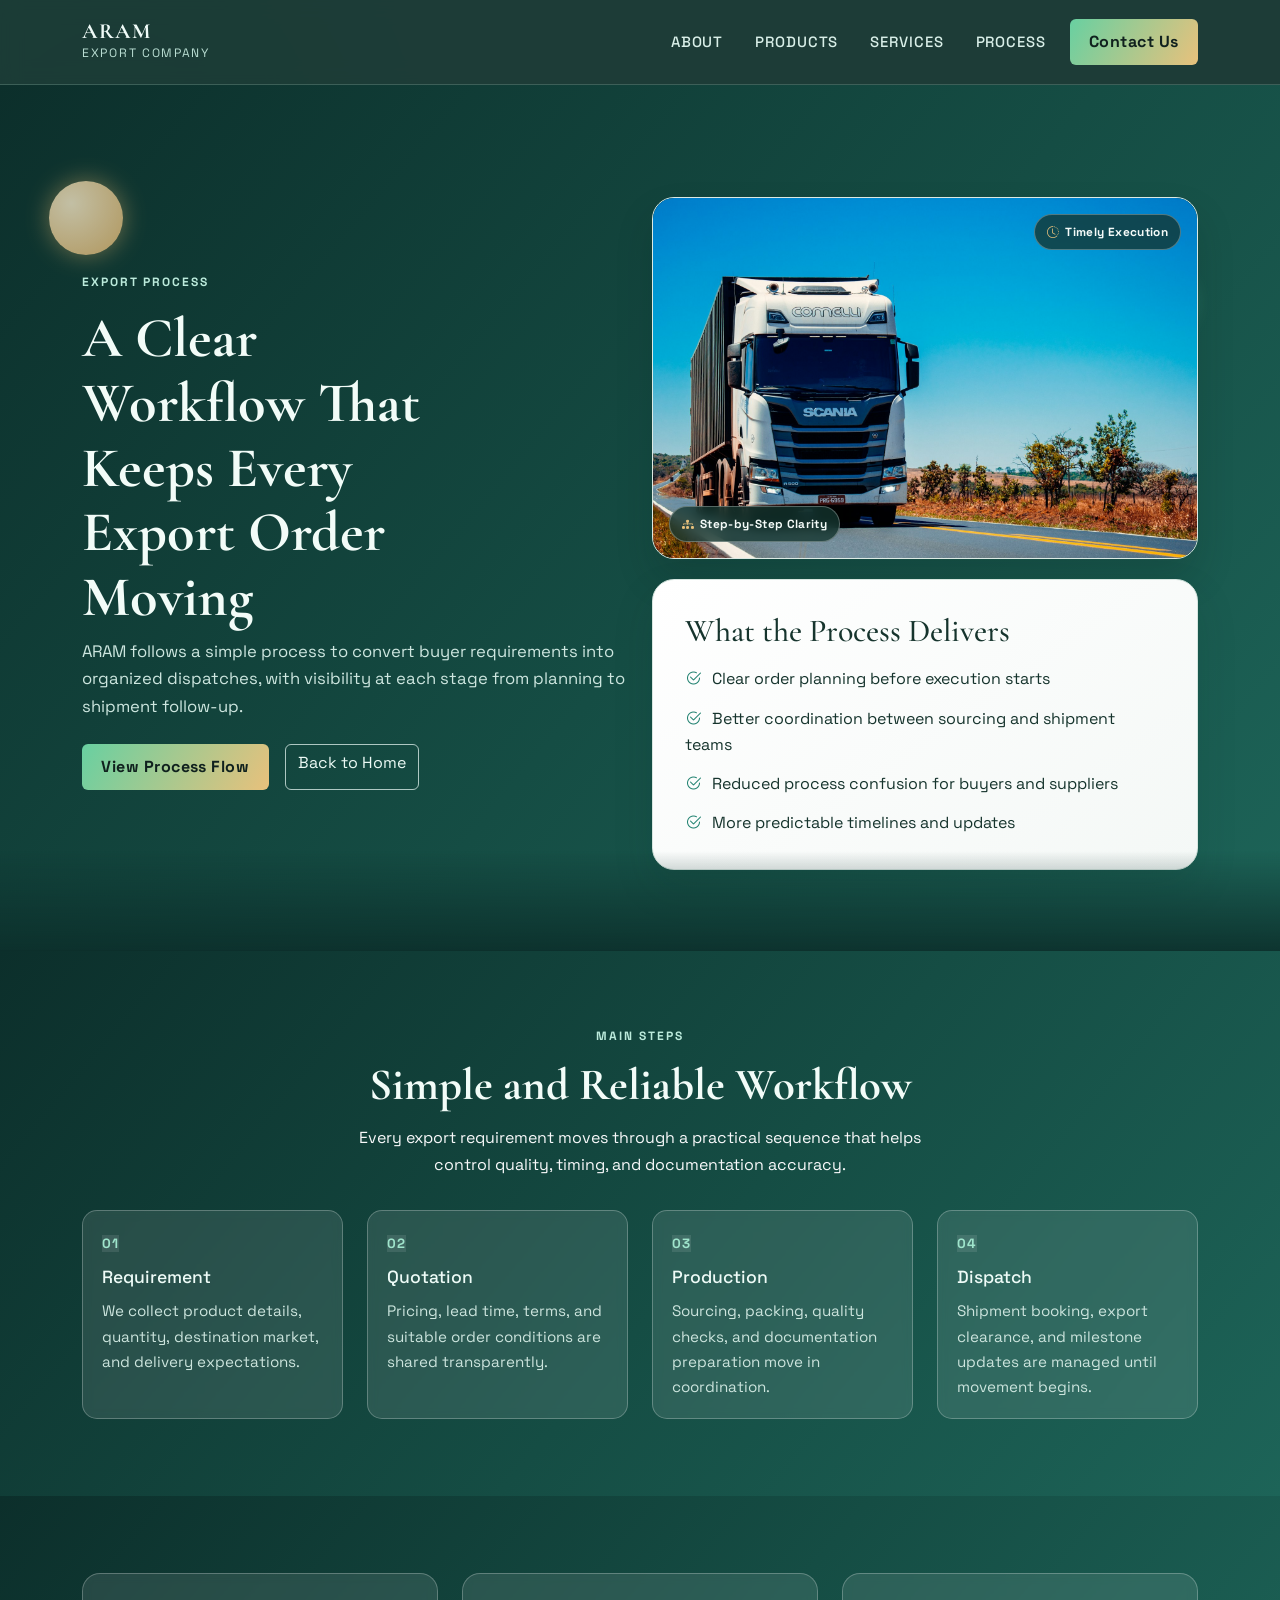
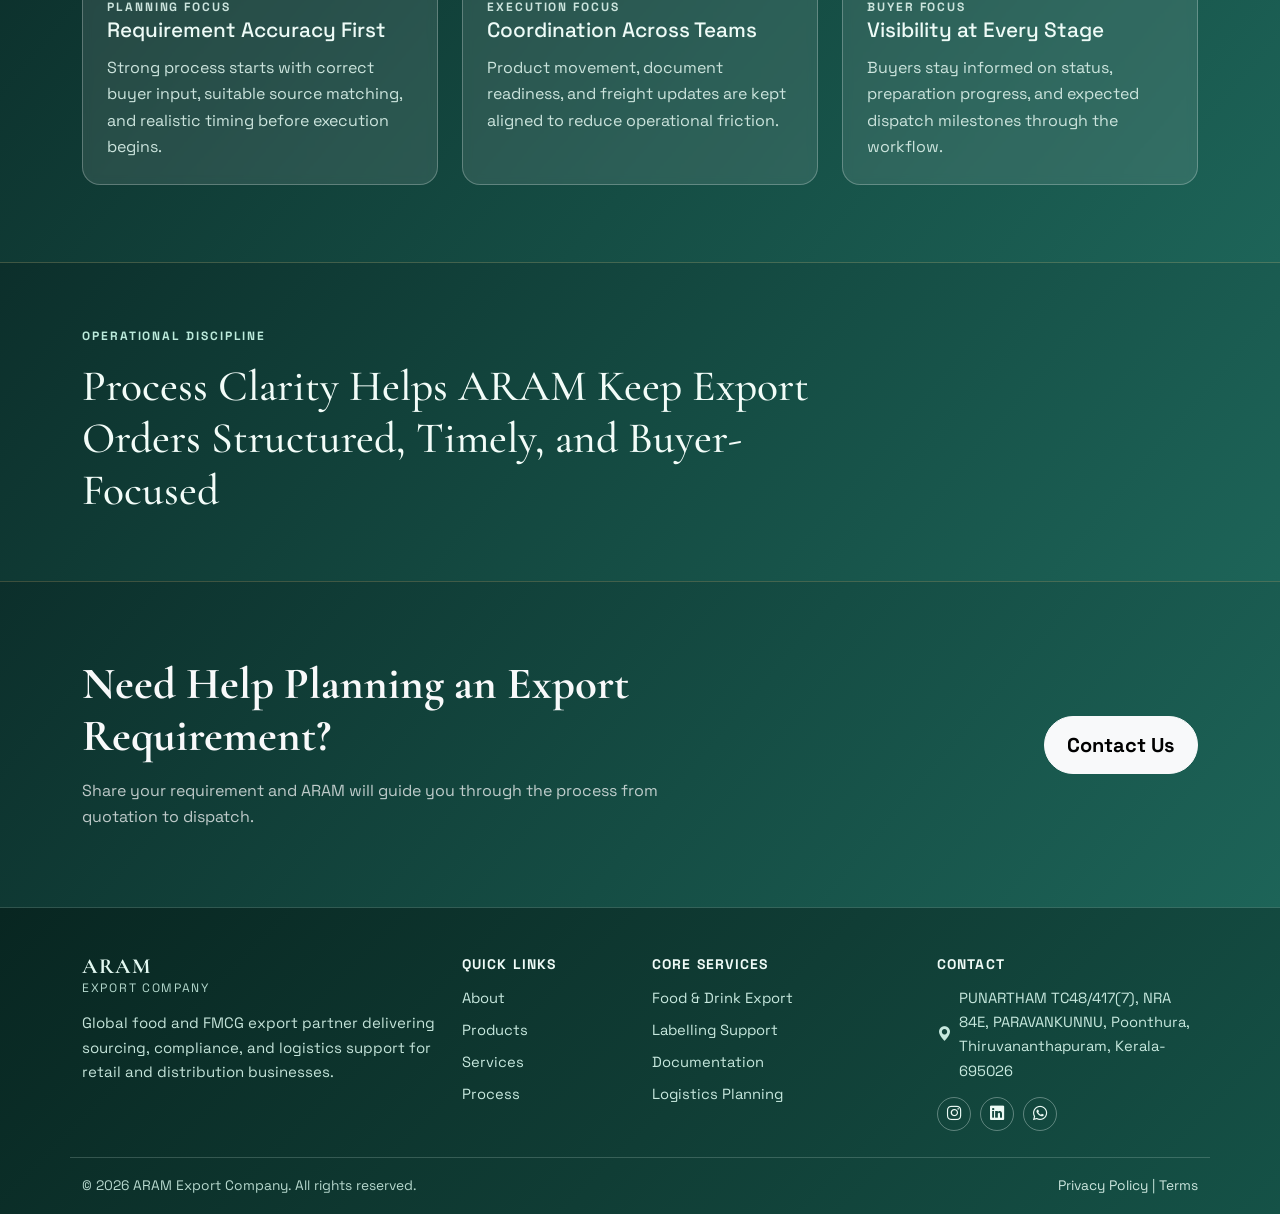
==== process.html @ 7d89c108 "repositry add new reposirty" ====
<!DOCTYPE html>
<html lang="en">
<head>
    <meta charset="UTF-8">
    <meta name="viewport" content="width=device-width, initial-scale=1.0">
    <meta name="description" content="Explore ARAM's export process from requirement collection to final dispatch and delivery coordination.">
    <meta name="keywords" content="ARAM process, export workflow, export dispatch, shipment process, export planning">
    <meta name="author" content="ARAM Export Company">
    <meta name="robots" content="index, follow">
    <meta name="theme-color" content="#0f3d3e">

    <meta property="og:type" content="website">
    <meta property="og:title" content="ARAM | Process">
    <meta property="og:description" content="Understand ARAM's simple and reliable export workflow from inquiry to shipment dispatch.">

    <meta name="twitter:card" content="summary_large_image">
    <meta name="twitter:title" content="ARAM | Process">
    <meta name="twitter:description" content="See how ARAM manages export execution with a clear step-by-step process.">

    <link rel="preconnect" href="https://fonts.googleapis.com">
    <link rel="preconnect" href="https://fonts.gstatic.com" crossorigin>
    <link href="https://fonts.googleapis.com/css2?family=Cormorant+Garamond:wght@500;700&family=Space+Grotesk:wght@400;500;700&display=swap" rel="stylesheet">
    <link rel="stylesheet" href="css/bootstrap.min.css">
    <link rel="stylesheet" href="css/style.css">
    <link rel="stylesheet" href="https://cdn.jsdelivr.net/npm/bootstrap-icons@1.11.3/font/bootstrap-icons.min.css">
    <title>ARAM Export Company | Process</title>
</head>
<body>
    <header class="site-header">
        <nav class="navbar navbar-expand-lg">
            <div class="container py-2">
                <a class="navbar-brand brand" href="index.html#home">
                    <span class="brand-mark">ARAM</span>
                    <span class="brand-sub">Export Company</span>
                </a>
                <button class="navbar-toggler" type="button" data-bs-toggle="collapse" data-bs-target="#mainNav" aria-controls="mainNav" aria-expanded="false" aria-label="Toggle navigation">
                    <span class="bi bi-list"></span>
                </button>
                <div class="collapse navbar-collapse" id="mainNav">
                    <ul class="navbar-nav ms-auto align-items-lg-center gap-lg-3">
                        <li class="nav-item"><a class="nav-link" href="index.html#about">About</a></li>
                        <li class="nav-item"><a class="nav-link" href="products.html">Products</a></li>
                        <li class="nav-item"><a class="nav-link" href="service.html">Services</a></li>
                        <li class="nav-item"><a class="nav-link" href="process.html">Process</a></li>
                        <li class="nav-item mt-3 mt-lg-0"><a class="btn btn-brand" href="#" data-bs-toggle="offcanvas" data-bs-target="#contactDrawer" aria-controls="contactDrawer">Contact Us</a></li>
                    </ul>
                </div>
            </div>
        </nav>
    </header>

    <main>
        <section class="hero-section process-hero">
            <div class="container">
                <span class="hero-orb orb-one" aria-hidden="true"></span>
                <span class="hero-orb orb-two" aria-hidden="true"></span>
                <div class="row align-items-center gy-5">
                    <div class="col-lg-6">
                        <p class="eyebrow hero-kicker">Export Process</p>
                        <h1 class="hero-title hero-line">A Clear Workflow That Keeps Every Export Order Moving</h1>
                        <p class="hero-text hero-line">ARAM follows a simple process to convert buyer requirements into organized dispatches, with visibility at each stage from planning to shipment follow-up.</p>
                        <div class="d-flex flex-wrap gap-3 pt-2 hero-cta">
                            <a href="#process-flow" class="btn btn-brand">View Process Flow</a>
                            <a href="index.html" class="btn btn-outline-light">Back to Home</a>
                        </div>
                    </div>
                    <div class="col-lg-6">
                        <figure class="hero-image-wrap reveal">
                            <img src="image/route-banner.jpg" alt="ARAM export workflow and shipment movement" loading="eager" decoding="async">
                            <figcaption class="hero-badge badge-left"><i class="bi bi-diagram-3-fill"></i> Step-by-Step Clarity</figcaption>
                            <figcaption class="hero-badge badge-right"><i class="bi bi-clock-history"></i> Timely Execution</figcaption>
                        </figure>
                        <div class="hero-panel process-hero-panel">
                            <h2>What the Process Delivers</h2>
                            <ul class="hero-list">
                                <li><i class="bi bi-check2-circle"></i> Clear order planning before execution starts</li>
                                <li><i class="bi bi-check2-circle"></i> Better coordination between sourcing and shipment teams</li>
                                <li><i class="bi bi-check2-circle"></i> Reduced process confusion for buyers and suppliers</li>
                                <li><i class="bi bi-check2-circle"></i> More predictable timelines and updates</li>
                            </ul>
                        </div>
                    </div>
                </div>
            </div>
        </section>

        <section id="process-flow" class="process-section section-space">
            <div class="container">
                <div class="text-center mx-auto section-head">
                    <p class="eyebrow text-dark">Main Steps</p>
                    <h2 class="section-title">Simple and Reliable Workflow</h2>
                    <p class="section-text text-light mx-auto">Every export requirement moves through a practical sequence that helps control quality, timing, and documentation accuracy.</p>
                </div>
                <div class="row g-4 pt-3">
                    <div class="col-md-6 col-lg-3">
                        <div class="step-card reveal">
                            <span>01</span>
                            <h3>Requirement</h3>
                            <p>We collect product details, quantity, destination market, and delivery expectations.</p>
                        </div>
                    </div>
                    <div class="col-md-6 col-lg-3">
                        <div class="step-card reveal">
                            <span>02</span>
                            <h3>Quotation</h3>
                            <p>Pricing, lead time, terms, and suitable order conditions are shared transparently.</p>
                        </div>
                    </div>
                    <div class="col-md-6 col-lg-3">
                        <div class="step-card reveal">
                            <span>03</span>
                            <h3>Production</h3>
                            <p>Sourcing, packing, quality checks, and documentation preparation move in coordination.</p>
                        </div>
                    </div>
                    <div class="col-md-6 col-lg-3">
                        <div class="step-card reveal">
                            <span>04</span>
                            <h3>Dispatch</h3>
                            <p>Shipment booking, export clearance, and milestone updates are managed until movement begins.</p>
                        </div>
                    </div>
                </div>
            </div>
        </section>

        <section class="process-detail-section section-space">
            <div class="container">
                <div class="row g-4 align-items-stretch">
                    <div class="col-lg-4">
                        <article class="process-detail-card reveal">
                            <p class="eyebrow">Planning Focus</p>
                            <h3>Requirement Accuracy First</h3>
                            <p>Strong process starts with correct buyer input, suitable source matching, and realistic timing before execution begins.</p>
                        </article>
                    </div>
                    <div class="col-lg-4">
                        <article class="process-detail-card reveal">
                            <p class="eyebrow">Execution Focus</p>
                            <h3>Coordination Across Teams</h3>
                            <p>Product movement, document readiness, and freight updates are kept aligned to reduce operational friction.</p>
                        </article>
                    </div>
                    <div class="col-lg-4">
                        <article class="process-detail-card reveal">
                            <p class="eyebrow">Buyer Focus</p>
                            <h3>Visibility at Every Stage</h3>
                            <p>Buyers stay informed on status, preparation progress, and expected dispatch milestones through the workflow.</p>
                        </article>
                    </div>
                </div>
            </div>
        </section>

        <section class="route-banner reveal">
            <div class="container">
                <div class="route-content">
                    <p class="eyebrow">Operational Discipline</p>
                    <h2>Process Clarity Helps ARAM Keep Export Orders Structured, Timely, and Buyer-Focused</h2>
                </div>
            </div>
        </section>

        <section class="contact-section section-space">
            <div class="container">
                <div class="row g-4 align-items-center">
                    <div class="col-lg-8">
                        <h2 class="section-title text-light mb-3">Need Help Planning an Export Requirement?</h2>
                        <p class="section-text text-light opacity-75 mb-0">Share your requirement and ARAM will guide you through the process from quotation to dispatch.</p>
                    </div>
                    <div class="col-lg-4 text-lg-end">
                        <a class="btn btn-light btn-lg" href="#" data-bs-toggle="offcanvas" data-bs-target="#contactDrawer" aria-controls="contactDrawer">Contact Us</a>
                    </div>
                </div>
            </div>
        </section>
    </main>

    <div class="offcanvas offcanvas-end contact-drawer" tabindex="-1" id="contactDrawer" aria-labelledby="contactDrawerLabel">
        <div class="offcanvas-header">
            <div>
                <p class="eyebrow mb-1">Let's Connect</p>
                <h2 class="offcanvas-title" id="contactDrawerLabel">Send Your Requirement</h2>
            </div>
            <button type="button" class="btn-close btn-close-white" data-bs-dismiss="offcanvas" aria-label="Close"></button>
        </div>
        <div class="offcanvas-body">
            <p class="drawer-intro">Share your requirement and our export team will get back with a tailored quote.</p>
            <form id="contactDrawerForm" class="drawer-form" data-sheet-endpoint="https://script.google.com/macros/s/AKfycbx_Lwp1RH04eRW9AB_gteiF2T9-6HlfobvWBQgKV-cbq1wDrLiyti-Et84KVUmDzAXZFQ/exec" novalidate>
                <div class="mb-3">
                    <label class="form-label" for="drawerFullName">Full Name</label>
                    <input id="drawerFullName" name="fullName" type="text" class="form-control" placeholder="Enter your full name" required>
                </div>
                <div class="mb-3">
                    <label class="form-label" for="drawerEmail">Email</label>
                    <input id="drawerEmail" name="email" type="email" class="form-control" placeholder="name@company.com" required>
                </div>
                <div class="mb-3">
                    <label class="form-label" for="drawerPhone">Phone Number</label>
                    <input id="drawerPhone" name="phone" type="tel" class="form-control" placeholder="+91 90000 00000" required>
                </div>
                <div class="mb-2">
                    <label class="form-label" for="drawerNotes">Notes</label>
                    <textarea id="drawerNotes" name="notes" class="form-control" rows="4" placeholder="Mention process need, product, and destination market" required></textarea>
                </div>
                <div class="d-flex justify-content-between align-items-center mb-3">
                    <small id="notesWordCount" class="word-limit">0/50 words</small>
                    <small class="word-limit">Max 50 words</small>
                </div>
                <p id="drawerFormMsg" class="drawer-form-msg" role="status" aria-live="polite"></p>
                <button type="submit" class="btn btn-brand w-100">Submit</button>
            </form>
        </div>
    </div>

    <footer class="site-footer">
        <div class="container">
            <div class="footer-main row g-4">
                <div class="col-lg-4">
                    <a class="footer-brand" href="index.html#home">
                        <span class="brand-mark">ARAM</span>
                        <span class="brand-sub">Export Company</span>
                    </a>
                    <p class="footer-text">Global food and FMCG export partner delivering sourcing, compliance, and logistics support for retail and distribution businesses.</p>
                </div>
                <div class="col-6 col-lg-2">
                    <h3 class="footer-title">Quick Links</h3>
                    <ul class="footer-links">
                        <li><a href="index.html#about">About</a></li>
                        <li><a href="products.html">Products</a></li>
                        <li><a href="service.html">Services</a></li>
                        <li><a href="process.html">Process</a></li>
                    </ul>
                </div>
                <div class="col-6 col-lg-3">
                    <h3 class="footer-title">Core Services</h3>
                    <ul class="footer-links">
                        <li><a href="service.html">Food & Drink Export</a></li>
                        <li><a href="service.html">Labelling Support</a></li>
                        <li><a href="service.html">Documentation</a></li>
                        <li><a href="service.html">Logistics Planning</a></li>
                    </ul>
                </div>
                <div class="col-lg-3">
                    <h3 class="footer-title">Contact</h3>
                    <ul class="footer-contact">
                        <li><i class="bi bi-geo-alt-fill"></i> PUNARTHAM TC48/417(7), NRA 84E, PARAVANKUNNU, Poonthura, Thiruvananthapuram, Kerala-695026</li>
                    </ul>
                    <div class="footer-socials">
                        <a href="#" aria-label="Instagram"><i class="bi bi-instagram"></i></a>
                        <a href="#" aria-label="LinkedIn"><i class="bi bi-linkedin"></i></a>
                        <a href="#" aria-label="WhatsApp"><i class="bi bi-whatsapp"></i></a>
                    </div>
                </div>
            </div>
            <div class="footer-bottom d-flex flex-column flex-md-row justify-content-between gap-2">
                <p class="mb-0">© 2026 ARAM Export Company. All rights reserved.</p>
                <p class="mb-0"><a href="#">Privacy Policy</a> | <a href="#">Terms</a></p>
            </div>
        </div>
    </footer>

    <script src="https://cdn.jsdelivr.net/npm/@popperjs/core@2.11.8/dist/umd/popper.min.js"></script>
    <script src="js/bootstrap.min.js"></script>
    <script src="js/main.js"></script>
</body>
</html>
---- css/style.css ----
:root {
	--bg-dark: #061f28;
	--bg-mid: #0f3d3e;
	--bg-soft: #f2f7f4;
	--mint: #7adfb2;
	--gold: #e8c17c;
	--text-dark: #10211e;
	--text-light: #eaf3ef;
	--card: #ffffff;
}

* {
	box-sizing: border-box;
}

html,
body {
	margin: 0;
	padding: 0;
	scroll-behavior: smooth;
}

body {
	font-family: "Space Grotesk", sans-serif;
	color: var(--text-dark);
	background: radial-gradient(circle at 10% 10%, #215562 0%, var(--bg-dark) 30%, #04161d 100%);
	line-height: 1.65;
	overflow-x: hidden;
}

body::before,
body::after {
	content: "";
	position: fixed;
	width: 38vw;
	height: 38vw;
	border-radius: 50%;
	filter: blur(65px);
	opacity: 0.28;
	z-index: -1;
	pointer-events: none;
}

body::before {
	background: #66d8bc;
	top: -8vw;
	left: -10vw;
	animation: pulseGlow 11s ease-in-out infinite;
}

body::after {
	background: #d9b579;
	bottom: -12vw;
	right: -8vw;
	animation: pulseGlow 13s ease-in-out infinite reverse;
}

.site-header {
	position: sticky;
	top: 0;
	z-index: 20;
	backdrop-filter: blur(10px);
	background: rgba(4, 22, 29, 0.68);
	border-bottom: 1px solid rgba(232, 193, 124, 0.15);
	transition: background 0.35s ease, border-color 0.35s ease, box-shadow 0.35s ease;
}

.site-header.is-scrolled {
	background: rgba(3, 17, 22, 0.93);
	border-color: rgba(232, 193, 124, 0.28);
	box-shadow: 0 8px 30px rgba(0, 0, 0, 0.28);
}

.brand {
	display: flex;
	flex-direction: column;
	text-decoration: none;
}

.brand-mark {
	font-family: "Cormorant Garamond", serif;
	letter-spacing: 0.08em;
	font-size: 1.35rem;
	color: var(--gold);
	font-weight: 700;
	line-height: 1;
}

.brand-sub {
	color: #cde2dc;
	font-size: 0.76rem;
	text-transform: uppercase;
	letter-spacing: 0.14em;
}

.navbar .nav-link {
	color: #d7e8e1;
	font-size: 0.93rem;
	text-transform: uppercase;
	letter-spacing: 0.06em;
	font-weight: 500;
	position: relative;
}

.navbar .nav-link:hover,
.navbar .nav-link:focus {
	color: var(--mint);
}

.navbar .nav-link::after {
	content: "";
	position: absolute;
	left: 0;
	bottom: 0.2rem;
	width: 0;
	height: 2px;
	background: linear-gradient(90deg, var(--mint), var(--gold));
	transition: width 0.35s ease;
}

.navbar .nav-link:hover::after,
.navbar .nav-link:focus::after {
	width: 100%;
}

.navbar-toggler {
	color: #d7e8e1;
	border: 1px solid rgba(215, 232, 225, 0.35);
}

.btn-brand {
	background: linear-gradient(120deg, #68d0a1 0%, #e8c17c 100%);
	color: #10211e;
	border: 0;
	font-weight: 700;
	letter-spacing: 0.03em;
	padding: 0.7rem 1.2rem;
	position: relative;
	overflow: hidden;
	transition: transform 0.28s ease, box-shadow 0.28s ease;
}

.btn-brand:hover {
	transform: translateY(-2px);
	color: #10211e;
	box-shadow: 0 12px 24px rgba(122, 223, 178, 0.3);
}

.btn-brand::before {
	content: "";
	position: absolute;
	top: -10%;
	left: -140%;
	width: 120%;
	height: 120%;
	background: linear-gradient(110deg, transparent 0%, rgba(255, 255, 255, 0.45) 45%, transparent 100%);
	transform: skewX(-18deg);
	animation: shimmer 4.6s ease-in-out infinite;
}

.hero-section {
	padding: 6.2rem 0 4.2rem;
	position: relative;
}

.hero-section .container {
	position: relative;
}

.hero-orb {
	position: absolute;
	border-radius: 999px;
	filter: blur(0.2px);
	pointer-events: none;
	opacity: 0.75;
	animation: heroOrbFloat 10s ease-in-out infinite;
}

.hero-orb.orb-one {
	width: 74px;
	height: 74px;
	top: 2rem;
	left: -1.3rem;
	background: radial-gradient(circle at 30% 30%, #ffeecc, #e7b76c);
	box-shadow: 0 0 24px rgba(231, 183, 108, 0.6);
}

.hero-orb.orb-two {
	width: 52px;
	height: 52px;
	right: 1.2rem;
	top: 8rem;
	background: radial-gradient(circle at 30% 30%, #b6ffe3, #67d4ab);
	box-shadow: 0 0 20px rgba(103, 212, 171, 0.6);
	animation-delay: -2.4s;
}

.hero-section::after {
	content: "";
	position: absolute;
	inset: auto 0 -1px 0;
	height: 100px;
	background: linear-gradient(to bottom, rgba(4, 22, 29, 0), rgba(4, 22, 29, 0.82));
	pointer-events: none;
}

.eyebrow {
	font-size: 0.75rem;
	letter-spacing: 0.16em;
	text-transform: uppercase;
	font-weight: 700;
	color: var(--mint);
	margin-bottom: 0.8rem;
}

.hero-title,
.section-title {
	font-family: "Cormorant Garamond", serif;
	font-weight: 700;
	line-height: 1.15;
}

.hero-title {
	color: var(--text-light);
	font-size: clamp(2.1rem, 4.4vw, 3.8rem);
	max-width: 15ch;
}

.hero-text {
	color: #bfd5ce;
	font-size: 1.04rem;
	max-width: 52ch;
}

.hero-panel {
	padding: 2rem;
	border-radius: 22px;
	background: linear-gradient(145deg, rgba(232, 193, 124, 0.15), rgba(122, 223, 178, 0.08));
	border: 1px solid rgba(232, 193, 124, 0.28);
	color: var(--text-light);
	box-shadow: 0 25px 45px rgba(0, 0, 0, 0.24);
	animation: floatingCard 5.5s ease-in-out infinite;
}

.hero-image-wrap {
	margin: 0 0 1.1rem;
	border-radius: 22px;
	overflow: hidden;
	border: 1px solid rgba(232, 193, 124, 0.24);
	box-shadow: 0 24px 40px rgba(0, 0, 0, 0.28);
	position: relative;
}

.hero-badge {
	position: absolute;
	display: inline-flex;
	align-items: center;
	gap: 0.35rem;
	padding: 0.45rem 0.75rem;
	border-radius: 999px;
	font-size: 0.74rem;
	letter-spacing: 0.03em;
	font-weight: 700;
	color: #f2fbf8;
	border: 1px solid rgba(255, 255, 255, 0.28);
	background: rgba(4, 22, 29, 0.62);
	backdrop-filter: blur(6px);
	animation: badgeFloat 6.5s ease-in-out infinite;
}

.hero-badge i {
	color: var(--gold);
}

.badge-left {
	left: 1rem;
	bottom: 1rem;
}

.badge-right {
	right: 1rem;
	top: 1rem;
	animation-delay: -2s;
}

.hero-kicker,
.hero-line,
.hero-cta,
.hero-stats {
	opacity: 0;
	transform: translateY(18px);
	animation: heroIntro 0.85s cubic-bezier(0.2, 0.85, 0.3, 1) forwards;
}

.hero-kicker {
	animation-delay: 0.05s;
}

.hero-title.hero-line {
	animation-delay: 0.18s;
}

.hero-text.hero-line {
	animation-delay: 0.32s;
}

.hero-cta {
	animation-delay: 0.46s;
}

.hero-stats {
	animation-delay: 0.58s;
}

.hero-image-wrap img {
	display: block;
	width: 100%;
	height: clamp(260px, 32vw, 360px);
	object-fit: cover;
	transform: scale(1.03);
	transition: transform 0.8s ease;
}

.hero-image-wrap:hover img {
	transform: scale(1.08);
}

.hero-panel h2 {
	font-family: "Cormorant Garamond", serif;
	margin-bottom: 1rem;
	font-size: 2rem;
}

.hero-list {
	list-style: none;
	margin: 0;
	padding: 0;
	display: grid;
	gap: 0.8rem;
}

.hero-list i {
	color: var(--gold);
	margin-right: 0.45rem;
}

.hero-stats .stat-card {
	background: rgba(255, 255, 255, 0.08);
	border: 1px solid rgba(255, 255, 255, 0.1);
	border-radius: 14px;
	padding: 0.9rem 0.8rem;
	transition: transform 0.3s ease, border-color 0.3s ease, background 0.3s ease;
}

.hero-stats .stat-card:hover {
	transform: translateY(-6px);
	background: rgba(255, 255, 255, 0.13);
	border-color: rgba(232, 193, 124, 0.55);
}

.hero-stats h3 {
	color: var(--gold);
	margin: 0;
	font-size: 1.45rem;
}

.hero-stats p {
	color: #cde2dc;
	margin: 0.15rem 0 0;
	font-size: 0.86rem;
}

.section-space {
	padding: 4.8rem 0;
}

.about-section,
.process-section {
	background: var(--bg-soft);
}

.showcase-section {
	background: linear-gradient(145deg, #f7fbf9 0%, #ecf4f2 100%);
	padding-top: 0;
}

.products-section {
	background: linear-gradient(160deg, #f9fcfb 0%, #ebf4f0 100%);
}

.image-card {
	border-radius: 18px;
	overflow: hidden;
	position: relative;
	border: 1px solid #d8e8e0;
	background: #fff;
	min-height: 100%;
	box-shadow: 0 14px 32px rgba(7, 35, 41, 0.1);
	transition: transform 0.35s ease, box-shadow 0.35s ease;
}

.image-card:hover {
	transform: translateY(-7px);
	box-shadow: 0 22px 36px rgba(7, 35, 41, 0.14);
}

.image-card img {
	width: 100%;
	height: 235px;
	object-fit: cover;
	display: block;
	transition: transform 0.8s ease;
}

.image-card:hover img {
	transform: scale(1.08);
}

.image-card-content {
	padding: 1rem 1.1rem 1.2rem;
}

.image-card-content h3 {
	font-size: 1.1rem;
	margin: 0 0 0.45rem;
}

.image-card-content p {
	font-size: 0.94rem;
	margin: 0;
	color: #4c605c;
}


.highlight-stage {
	max-width: 100%;
	margin: 0 auto;
	position: relative;
	border-radius: 0;
	overflow: hidden;
	min-height: clamp(520px, 72vh, 900px);
	box-shadow: 0 24px 46px rgba(8, 34, 30, 0.22);
	border-top: 1px solid rgba(24, 80, 70, 0.18);
	border-bottom: 1px solid rgba(24, 80, 70, 0.18);
}

.highlight-bg {
	position: absolute;
	inset: 0;
	width: 100%;
	height: 100%;
	object-fit: cover;
	filter: saturate(0.95) contrast(1.05);
}

.highlight-stage::before {
	content: "";
	position: absolute;
	inset: 0;
	background: linear-gradient(130deg, rgba(7, 28, 24, 0.74) 0%, rgba(9, 39, 33, 0.58) 55%, rgba(8, 27, 23, 0.8) 100%);
	z-index: 1;
}

.highlight-head {
	position: absolute;
	top: clamp(1.3rem, 3vw, 2.2rem);
	left: 50%;
	transform: translateX(-50%);
	z-index: 3;
	padding: 0 1rem;
	width: min(880px, 100%);
}

.highlight-head .eyebrow {
	color: #b6ead9;
	margin-bottom: 0.35rem;
}

.highlight-head h2 {
	margin: 0;
	font-family: "Cormorant Garamond", serif;
	font-size: clamp(2rem, 4vw, 3.4rem);
	line-height: 1.1;
	color: #f5fffb;
}

.highlight-carousel {
	position: relative;
	z-index: 2;
	padding: 8.5rem 4rem 3.2rem;
	min-height: clamp(520px, 72vh, 900px);
	display: flex;
	align-items: center;
}

.highlight-carousel .carousel-inner {
	width: 100%;
}

.highlight-carousel .carousel-item {
	padding: 0.3rem;
}

.highlight-content {
	max-width: 560px;
	padding: 1.4rem 1.4rem 1.3rem;
	border-radius: 16px;
	background: rgba(255, 255, 255, 0.12);
	border: 1px solid rgba(255, 255, 255, 0.24);
	backdrop-filter: blur(5px);
}

.highlight-content h3 {
	font-family: "Cormorant Garamond", serif;
	font-size: clamp(1.8rem, 3.2vw, 2.6rem);
	line-height: 1.1;
	margin: 0 0 0.6rem;
	color: #f5fffb;
	display: inline-block;
	white-space: nowrap;
	overflow: hidden;
	border-right: 2px solid rgba(245, 255, 251, 0.85);
	max-width: 100%;
}

.highlight-content p {
	margin: 0;
	font-size: 1rem;
	line-height: 1.6;
	color: #d9efe8;
}

.highlight-carousel .carousel-item .highlight-content {
	opacity: 0;
	transform: translateY(14px);
}

.highlight-carousel .carousel-item.active .highlight-content {
	opacity: 1;
	transform: translateY(0);
	transition: opacity 0.45s ease, transform 0.45s ease;
}

.highlight-carousel .carousel-item.active .highlight-content h3 {
	animation: typeReveal 1.25s steps(28, end) both, caretBlink 0.75s step-end infinite;
}

.highlight-carousel .carousel-item.active .highlight-content p {
	opacity: 0;
	transform: translateY(8px);
	animation: captionFade 0.7s ease forwards;
	animation-delay: 0.55s;
}

.highlight-carousel .carousel-control-prev,
.highlight-carousel .carousel-control-next {
	width: 42px;
	height: 42px;
	top: 50%;
	transform: translateY(-50%);
	background: rgba(255, 255, 255, 0.22);
	border-radius: 50%;
	opacity: 0.9;
}

.highlight-carousel .carousel-control-prev {
	left: -0.5rem;
}

.highlight-carousel .carousel-control-next {
	right: -0.5rem;
}

.highlight-carousel .carousel-control-prev:hover,
.highlight-carousel .carousel-control-next:hover {
	opacity: 1;
	background: rgba(255, 255, 255, 0.34);
}

.highlight-carousel .carousel-indicators {
	margin-bottom: -0.25rem;
	gap: 0.35rem;
}

.highlight-carousel .carousel-indicators button {
	width: 11px;
	height: 11px;
	border-radius: 50%;
	border: 0;
	background: rgba(255, 255, 255, 0.4);
	opacity: 1;
}

.highlight-carousel .carousel-indicators .active {
	background: #f5fffb;
}

.section-title {
	font-size: clamp(1.9rem, 3.5vw, 3rem);
	color: var(--text-dark);
	margin-bottom: 0.9rem;
}

.section-text {
	color: #425955;
	max-width: 58ch;
}

.section-head {
	max-width: 720px;
}

.about-grid {
	display: grid;
	grid-template-columns: repeat(2, minmax(0, 1fr));
	gap: 1rem;
}

.about-grid article {
	padding: 1.25rem;
	border-radius: 14px;
	background: #fff;
	border: 1px solid #d6e7de;
	transition: transform 0.28s ease, box-shadow 0.28s ease;
}

.about-section.about-anim-ready .about-grid article.about-card {
	opacity: 0;
	transform: translateY(24px) scale(0.98);
	transition: opacity 0.55s ease, transform 0.55s ease, box-shadow 0.28s ease;
}

.about-section.about-anim-ready .about-grid article.about-card.is-fixed {
	opacity: 1;
	transform: translateY(0) scale(1);
	box-shadow: 0 14px 28px rgba(6, 28, 24, 0.18);
}

.about-section.about-anim-ready .about-grid article.about-card.is-fixed i {
	transform: translateY(-1px) scale(1.06);
	transition: transform 0.35s ease;
}

.about-grid article:hover {
	transform: translateY(-6px);
	box-shadow: 0 18px 30px rgba(7, 35, 41, 0.12);
}

.about-grid i {
	color: var(--bg-mid);
	font-size: 1.35rem;
}

.about-grid h3,
.product-card h3,
.service-card h3,
.step-card h3 {
	font-size: 1.1rem;
	margin: 0.65rem 0;
}

.about-grid p,
.product-card p,
.service-card p,
.step-card p {
	font-size: 0.95rem;
	color: #4b5f5b;
	margin-bottom: 0;
}

.product-card {
	padding: 1.45rem;
	background: #fff;
	border-radius: 18px;
	border: 1px solid #d9e8e0;
	height: 100%;
	transition: transform 0.35s ease, box-shadow 0.35s ease, border-color 0.35s ease;
}

.product-card:hover {
	transform: translateY(-8px);
	border-color: rgba(15, 61, 62, 0.35);
	box-shadow: 0 18px 34px rgba(8, 35, 36, 0.15);
}

.product-card i {
	display: inline-grid;
	place-content: center;
	width: 44px;
	height: 44px;
	border-radius: 10px;
	background: #e9f4ef;
	color: var(--bg-mid);
	font-size: 1.2rem;
}

.services-section,
.contact-section {
	background: linear-gradient(135deg, #0e3334 0%, #0a2526 55%, #05171f 100%);
}

.services-section .section-title,
.contact-section .section-title {
	color: var(--text-light);
}

.service-card {
	background: rgba(255, 255, 255, 0.94);
	border-radius: 14px;
	padding: 1.2rem;
	height: 100%;
	transition: transform 0.28s ease, box-shadow 0.28s ease;
}

.service-card:hover {
	transform: translateY(-7px);
	box-shadow: 0 18px 32px rgba(0, 0, 0, 0.24);
}

.service-card h3 i {
	color: var(--bg-mid);
	margin-right: 0.35rem;
}

.route-banner {
	min-height: 320px;
	position: relative;
	display: grid;
	align-items: center;
	background-image: linear-gradient(rgba(5, 20, 26, 0.67), rgba(5, 20, 26, 0.67)), url("../image/route-banner.jpg");
	background-size: cover;
	background-position: center;
	background-attachment: fixed;
	border-top: 1px solid rgba(232, 193, 124, 0.22);
	border-bottom: 1px solid rgba(232, 193, 124, 0.22);
}

.route-content {
	max-width: 780px;
	padding: 4rem 0;
}

.route-content h2 {
	color: var(--text-light);
	font-family: "Cormorant Garamond", serif;
	font-size: clamp(1.8rem, 3.4vw, 2.8rem);
	line-height: 1.2;
	margin: 0;
}

.step-card {
	background: #fff;
	border: 1px solid #d6e7de;
	border-radius: 15px;
	padding: 1.2rem;
	height: 100%;
	position: relative;
	overflow: hidden;
	transition: transform 0.28s ease, box-shadow 0.28s ease;
}

.step-card::before {
	content: "";
	position: absolute;
	left: 0;
	top: 0;
	width: 100%;
	height: 3px;
	background: linear-gradient(90deg, #61cfa0, #e8c17c);
	transform: scaleX(0);
	transform-origin: left;
	transition: transform 0.35s ease;
}

.step-card:hover {
	transform: translateY(-7px);
	box-shadow: 0 18px 28px rgba(8, 35, 36, 0.13);
}

.step-card:hover::before {
	transform: scaleX(1);
}

.step-card span {
	color: var(--bg-mid);
	font-weight: 700;
	letter-spacing: 0.08em;
	font-size: 0.84rem;
}

.contact-section .btn-light {
	border-radius: 999px;
	padding: 0.8rem 1.4rem;
	font-weight: 700;
}

.contact-drawer {
	width: min(460px, 100%);
	background: linear-gradient(145deg, #0b2c28 0%, #134740 58%, #1d6458 100%);
	color: #eaf8f4;
	border-left: 1px solid rgba(196, 236, 223, 0.24);
}

.contact-drawer .offcanvas-header {
	padding: 1.2rem 1.2rem 0.9rem;
	border-bottom: 1px solid rgba(196, 236, 223, 0.22);
}

.contact-drawer .offcanvas-title {
	font-family: "Cormorant Garamond", serif;
	font-size: 2rem;
	line-height: 1.05;
	color: #f2fcf8;
}

.drawer-intro {
	color: #cae7de;
	font-size: 0.95rem;
	margin-bottom: 1rem;
}

.drawer-form .form-label {
	font-size: 0.82rem;
	letter-spacing: 0.08em;
	text-transform: uppercase;
	font-weight: 700;
	color: #d2efe6;
	margin-bottom: 0.4rem;
}

.drawer-form .form-control {
	border-radius: 12px;
	border: 1px solid rgba(224, 246, 239, 0.24);
	background: rgba(255, 255, 255, 0.12);
	color: #f1fcf8;
	padding: 0.72rem 0.85rem;
}

.drawer-form .form-control::placeholder {
	color: rgba(228, 248, 241, 0.72);
}

.drawer-form .form-control:focus {
	border-color: rgba(232, 193, 124, 0.76);
	box-shadow: 0 0 0 0.2rem rgba(232, 193, 124, 0.16);
	background: rgba(255, 255, 255, 0.16);
	color: #f6fffc;
}

.word-limit {
	font-size: 0.78rem;
	color: #c5e7dd;
}

.word-limit.is-over {
	color: #ffd7bd;
}

.drawer-form-msg {
	min-height: 1.3rem;
	font-size: 0.86rem;
	margin: 0 0 0.85rem;
	color: #c8ebdf;
}

.drawer-form-msg.is-error {
	color: #ffd7bd;
}

.drawer-form-msg.is-success {
	color: #bff3db;
}

.site-footer {
	background: #031219;
	color: #b7cdc5;
	font-size: 0.9rem;
	border-top: 1px solid rgba(183, 205, 197, 0.12);
}

.reveal {
	opacity: 0;
	transform: translateY(26px) scale(0.98);
	transition: opacity 0.75s ease, transform 0.75s ease;
	will-change: transform, opacity;
}

.reveal.in-view {
	opacity: 1;
	transform: translateY(0) scale(1);
}

@keyframes pulseGlow {
	0% {
		transform: scale(1);
		opacity: 0.2;
	}
	50% {
		transform: scale(1.14);
		opacity: 0.34;
	}
	100% {
		transform: scale(1);
		opacity: 0.2;
	}
}

@keyframes floatingCard {
	0%,
	100% {
		transform: translateY(0);
	}
	50% {
		transform: translateY(-8px);
	}
}

@keyframes shimmer {
	0% {
		left: -140%;
	}
	60%,
	100% {
		left: 150%;
	}
}

@keyframes heroIntro {
	0% {
		opacity: 0;
		transform: translateY(18px);
	}
	100% {
		opacity: 1;
		transform: translateY(0);
	}
}

@keyframes heroOrbFloat {
	0%,
	100% {
		transform: translateY(0) translateX(0) scale(1);
	}
	50% {
		transform: translateY(-12px) translateX(8px) scale(1.06);
	}
}

@keyframes badgeFloat {
	0%,
	100% {
		transform: translateY(0);
	}
	50% {
		transform: translateY(-6px);
	}
}

@keyframes typeReveal {
	from {
		width: 0;
	}
	to {
		width: 100%;
	}
}

@keyframes caretBlink {
	50% {
		border-color: transparent;
	}
}

@keyframes captionFade {
	to {
		opacity: 1;
		transform: translateY(0);
	}
}

@media (prefers-reduced-motion: reduce) {
	*,
	*::before,
	*::after {
		animation: none !important;
		transition: none !important;
		scroll-behavior: auto !important;
	}

	.reveal {
		opacity: 1;
		transform: none;
	}

	.hero-kicker,
	.hero-line,
	.hero-cta,
	.hero-stats {
		opacity: 1;
		transform: none;
	}

	.highlight-carousel .carousel-item .highlight-content,
	.highlight-carousel .carousel-item.active .highlight-content,
	.highlight-carousel .carousel-item.active .highlight-content p {
		opacity: 1;
		transform: none;
		transition: none;
		animation: none;
	}

	.highlight-content h3 {
		border-right: 0;
		white-space: normal;
	}
}

@media (max-width: 991px) {
	.hero-section {
		padding-top: 5rem;
	}

	.hero-orb {
		display: none;
	}

	.about-grid {
		grid-template-columns: 1fr;
	}

	.route-banner {
		background-attachment: scroll;
	}
}

@media (max-width: 767px) {
	.section-space {
		padding: 3.5rem 0;
	}

	.hero-section {
		padding-top: 5.9rem;
		padding-bottom: 3.5rem;
	}

	.hero-title {
		font-size: clamp(1.9rem, 8.2vw, 2.5rem);
	}

	.hero-text {
		font-size: 0.95rem;
	}

	.hero-panel {
		padding: 1.3rem;
	}

	.hero-image-wrap img {
		height: 230px;
	}

	.hero-badge {
		font-size: 0.68rem;
		padding: 0.4rem 0.6rem;
	}

	.image-card img {
		height: 210px;
	}

	.highlight-carousel {
		padding: 6.5rem 1rem 2.4rem;
		min-height: 430px;
	}

	.highlight-stage {
		min-height: 430px;
	}

	.highlight-content {
		padding: 1rem;
	}

	.highlight-head {
		top: 1rem;
	}

	.highlight-head h2 {
		font-size: clamp(1.5rem, 8vw, 2rem);
	}

	.highlight-carousel .carousel-control-prev,
	.highlight-carousel .carousel-control-next {
		display: none;
	}

	.site-footer {
		font-size: 0.84rem;
	}

	.contact-drawer {
		width: 100%;
	}

	.contact-drawer .offcanvas-header,
	.contact-drawer .offcanvas-body {
		padding-left: 1rem;
		padding-right: 1rem;
	}

	.contact-drawer .offcanvas-title {
		font-size: 1.75rem;
	}
}

/* Premium light re-theme inspired by modern UK export sites */
body {
	background: linear-gradient(180deg, #f7f9f8 0%, #f1f5f3 100%);
	color: #1d2a27;
}

body::before,
body::after {
	opacity: 0.14;
}

.site-header {
	background: rgba(10, 44, 39, 0.92);
	border-bottom: 1px solid rgba(188, 235, 220, 0.2);
}

.site-header.is-scrolled {
	background: rgba(8, 35, 31, 0.98);
	border-color: rgba(188, 235, 220, 0.25);
	box-shadow: 0 10px 26px rgba(3, 15, 13, 0.35);
}

.brand-mark {
	color: #f0fbf8;
}

.brand-sub {
	color: #b9ddd2;
}

.navbar .nav-link {
	color: #d9efe8;
}

.navbar-toggler {
	color: #d9efe8;
	border-color: rgba(217, 239, 232, 0.35);
}

.hero-section {
	padding-top: 7rem;
	background: linear-gradient(130deg, #0c2f2b 0%, #154d44 55%, #1d6458 100%);
}

.hero-section::after {
	background: linear-gradient(to bottom, rgba(12, 47, 43, 0), rgba(12, 47, 43, 0.9));
}

.hero-title {
	color: #f2fcf8;
}

.hero-text {
	color: #cde6df;
}

.hero-kicker {
	color: #bcebdc;
}

.hero-panel {
	background: linear-gradient(145deg, #fff 0%, #f4f8f6 100%);
	border-color: #d7e6e0;
	color: #16342d;
	box-shadow: 0 18px 40px rgba(14, 49, 40, 0.13);
}

.hero-list i {
	color: #1f816f;
}

.hero-image-wrap {
	box-shadow: 0 20px 36px rgba(9, 31, 27, 0.18);
	border-color: #dceae4;
}

.hero-badge {
	background: rgba(20, 53, 47, 0.78);
	color: #f5fbf9;
}

.hero-stats .stat-card {
	background: #fff;
	border-color: #dbe9e3;
}

.hero-stats p {
	color: #58716b;
}

.showcase-section,
.products-section,
.news-section,
.sustain-section {
	background: #f8fbfa;
}

.portal-section {
	background: linear-gradient(120deg, #0f3f37 0%, #1d675a 55%, #2d8b7a 100%);
}

.portal-card {
	display: flex;
	justify-content: space-between;
	align-items: center;
	gap: 1.5rem;
	padding: 2rem;
	border-radius: 20px;
	background: rgba(255, 255, 255, 0.1);
	border: 1px solid rgba(255, 255, 255, 0.22);
	backdrop-filter: blur(6px);
}

.portal-card h2 {
	font-family: "Cormorant Garamond", serif;
	font-size: clamp(1.9rem, 3.4vw, 2.7rem);
	margin: 0.2rem 0 0.8rem;
	color: #f0fbf7;
}

.portal-card p {
	max-width: 64ch;
	margin: 0;
	color: rgba(240, 251, 247, 0.84);
}

.portal-card .eyebrow {
	color: #c4f4df;
}

.value-pills {
	display: grid;
	grid-template-columns: repeat(2, minmax(0, 1fr));
	gap: 0.8rem;
}

.value-pill {
	display: inline-flex;
	align-items: center;
	gap: 0.45rem;
	padding: 0.8rem 0.95rem;
	border-radius: 999px;
	background: #ffffff;
	border: 1px solid #d6e8e1;
	font-size: 0.88rem;
	color: #21443d;
	font-weight: 600;
	transition: transform 0.28s ease, box-shadow 0.28s ease;
}

.value-pill:hover {
	transform: translateY(-4px);
	box-shadow: 0 12px 24px rgba(18, 53, 45, 0.1);
}

.value-pill i {
	color: #1d7e6d;
}

.news-card {
	height: 100%;
	border-radius: 16px;
	overflow: hidden;
	background: #fff;
	border: 1px solid #dce9e3;
	box-shadow: 0 14px 30px rgba(11, 39, 33, 0.1);
	transition: transform 0.3s ease, box-shadow 0.3s ease;
}

.news-card:hover {
	transform: translateY(-7px);
	box-shadow: 0 22px 36px rgba(11, 39, 33, 0.14);
}

.news-card img {
	width: 100%;
	height: 210px;
	object-fit: cover;
	display: block;
}

.news-body {
	padding: 1rem 1rem 1.2rem;
}

.news-body h3 {
	font-size: 1.05rem;
	margin: 0 0 0.45rem;
	line-height: 1.35;
	color: #163d35;
}

.news-body p {
	margin: 0;
	font-size: 0.93rem;
	color: #56706a;
}

.services-section,
.contact-section,
.route-banner,
.site-footer {
	background-image: linear-gradient(135deg, #0c2f2b 0%, #154d44 55%, #1d6458 100%);
}

.route-content h2,
.services-section .section-title,
.contact-section .section-title {
	color: #f2fcf8;
}

.site-footer {
	background: linear-gradient(135deg, #082621 0%, #103d35 55%, #155247 100%);
	color: #d6eee7;
	padding: 3rem 0 1.1rem;
	border-top: 1px solid rgba(194, 236, 223, 0.2);
}

.footer-main {
	padding-bottom: 1.6rem;
	border-bottom: 1px solid rgba(214, 238, 231, 0.2);
}

.footer-brand {
	display: inline-flex;
	flex-direction: column;
	text-decoration: none;
	margin-bottom: 0.8rem;
}

.site-footer .brand-mark {
	color: #e3f8f1;
}

.site-footer .brand-sub {
	color: #b4d8cd;
}

.footer-text {
	color: #c4e3d9;
	max-width: 45ch;
	margin-bottom: 0;
	font-size: 0.94rem;
}

.footer-title {
	font-size: 0.87rem;
	letter-spacing: 0.08em;
	text-transform: uppercase;
	color: #effbf7;
	margin-bottom: 0.8rem;
	font-weight: 700;
}

.footer-links,
.footer-contact {
	list-style: none;
	padding: 0;
	margin: 0;
	display: grid;
	gap: 0.45rem;
}

.footer-links a,
.footer-contact,
.footer-contact a {
	color: #c7e8de;
	text-decoration: none;
	font-size: 0.92rem;
}

.footer-links a:hover,
.footer-contact a:hover,
.footer-bottom a:hover {
	color: #ffffff;
}

.footer-contact li {
	display: flex;
	align-items: center;
	gap: 0.45rem;
	font-size: 0.92rem;
}

.footer-socials {
	display: flex;
	gap: 0.55rem;
	margin-top: 0.9rem;
}

.footer-socials a {
	width: 34px;
	height: 34px;
	display: inline-grid;
	place-content: center;
	border-radius: 50%;
	color: #ecfaf5;
	border: 1px solid rgba(236, 250, 245, 0.34);
	text-decoration: none;
	transition: transform 0.25s ease, background 0.25s ease;
}

.footer-socials a:hover {
	transform: translateY(-3px);
	background: rgba(236, 250, 245, 0.16);
}

.footer-bottom {
	padding-top: 1rem;
	font-size: 0.86rem;
	color: #b7d8ce;
}

.footer-bottom a {
	color: #cce6de;
	text-decoration: none;
}

.btn-outline-light {
	border-color: rgba(235, 250, 245, 0.72);
	color: #ecfaf5;
}

.btn-outline-light:hover,
.btn-outline-light:focus {
	background: #ecfaf5;
	color: #103a33;
	border-color: #ecfaf5;
}

@media (max-width: 991px) {
	.portal-card {
		flex-direction: column;
		align-items: flex-start;
	}

	.value-pills {
		grid-template-columns: 1fr;
	}

	.site-footer {
		padding-top: 2.4rem;
	}
}

/* Unified dark theme for sections below hero */
.showcase-section,
.about-section,
.products-section,
.services-section,
.portal-section,
.sustain-section,
.news-section,
.process-section,
.contact-section,
.route-banner {
	background: linear-gradient(130deg, #0c2f2b 0%, #154d44 55%, #1d6458 100%);
}

.showcase-section .section-title,
.about-section .section-title,
.products-section .section-title,
.sustain-section .section-title,
.news-section .section-title,
.process-section .section-title,
.route-content h2,
.services-section .section-title,
.contact-section .section-title {
	color: #f2fcf8;
}

.about-section .section-text,
.products-section .section-text,
.sustain-section .section-text,
.news-section .section-text,
.process-section .section-text,
.contact-section .section-text {
	color: #cde6df;
}

.about-section .eyebrow,
.products-section .eyebrow,
.sustain-section .eyebrow,
.news-section .eyebrow,
.process-section .eyebrow,
.route-content .eyebrow,
.about-section .eyebrow.text-dark,
.sustain-section .eyebrow.text-dark,
.process-section .eyebrow.text-dark {
	color: #bcebdc !important;
}

.about-grid article,
.product-card,
.service-card,
.step-card,
.news-card,
.value-pill {
	background: rgba(255, 255, 255, 0.1);
	border-color: rgba(255, 255, 255, 0.25);
	backdrop-filter: blur(5px);
}

.about-grid h3,
.product-card h3,
.service-card h3,
.step-card h3,
.news-body h3,
.value-pill {
	color: #eefbf7;
}

.about-grid p,
.product-card p,
.service-card p,
.step-card p,
.news-body p {
	color: #cce4dd;
}

.product-card i,
.about-grid i,
.service-card h3 i,
.step-card span,
.value-pill i {
	color: #9fe5cc;
	background: rgba(255, 255, 255, 0.1);
}

.catalog-hero {
	padding-bottom: 5.2rem;
}

.catalog-hero-panel {
	animation: floatingCard 5.5s ease-in-out infinite;
}

.service-hero {
	padding-bottom: 5.2rem;
}

.service-hero-panel {
	animation: floatingCard 5.5s ease-in-out infinite;
}

.process-hero {
	padding-bottom: 5.2rem;
}

.process-hero-panel {
	animation: floatingCard 5.5s ease-in-out infinite;
}

.catalog-detail-section {
	background: linear-gradient(130deg, #0c2f2b 0%, #154d44 55%, #1d6458 100%);
}

.category-card {
	height: 100%;
	padding: 1.6rem;
	border-radius: 18px;
	background: rgba(255, 255, 255, 0.1);
	border: 1px solid rgba(255, 255, 255, 0.25);
	backdrop-filter: blur(5px);
	box-shadow: 0 18px 36px rgba(0, 0, 0, 0.14);
}

.category-card h3 {
	font-size: 1.45rem;
	color: #eefbf7;
	margin-bottom: 1rem;
}

.product-chip-wrap {
	display: flex;
	flex-wrap: wrap;
	gap: 0.7rem;
}

.product-chip {
	display: inline-flex;
	align-items: center;
	padding: 0.5rem 0.9rem;
	border-radius: 999px;
	background: rgba(255, 255, 255, 0.12);
	border: 1px solid rgba(255, 255, 255, 0.22);
	color: #e9faf4;
	font-size: 0.92rem;
	letter-spacing: 0.01em;
}

.service-focus-section {
	background: linear-gradient(130deg, #0c2f2b 0%, #154d44 55%, #1d6458 100%);
}

.process-detail-section {
	background: linear-gradient(130deg, #0c2f2b 0%, #154d44 55%, #1d6458 100%);
}

.service-spotlight-card {
	height: 100%;
	padding: 1.45rem;
}

.focus-card,
.focus-point {
	height: 100%;
	padding: 1.5rem;
	border-radius: 18px;
	background: rgba(255, 255, 255, 0.1);
	border: 1px solid rgba(255, 255, 255, 0.25);
	backdrop-filter: blur(5px);
}

.focus-card .section-title,
.focus-point h3 {
	color: #eefbf7;
}

.focus-card .section-text,
.focus-point p {
	color: #cce4dd;
	margin-bottom: 0;
}

.focus-point h3 {
	font-size: 1.1rem;
	margin: 0.85rem 0 0.6rem;
}

.focus-number {
	display: inline-grid;
	place-content: center;
	width: 46px;
	height: 46px;
	border-radius: 12px;
	background: rgba(255, 255, 255, 0.1);
	border: 1px solid rgba(255, 255, 255, 0.22);
	color: #9fe5cc;
	font-weight: 700;
}

.process-detail-card {
	height: 100%;
	padding: 1.5rem;
	border-radius: 18px;
	background: rgba(255, 255, 255, 0.1);
	border: 1px solid rgba(255, 255, 255, 0.25);
	backdrop-filter: blur(5px);
}

.process-detail-card h3 {
	color: #eefbf7;
	font-size: 1.3rem;
	margin-bottom: 0.75rem;
}

.process-detail-card p {
	color: #cce4dd;
	margin-bottom: 0;
}

.portal-card,
.inquiry-form {
	background: rgba(255, 255, 255, 0.12);
	border: 1px solid rgba(255, 255, 255, 0.25);
}
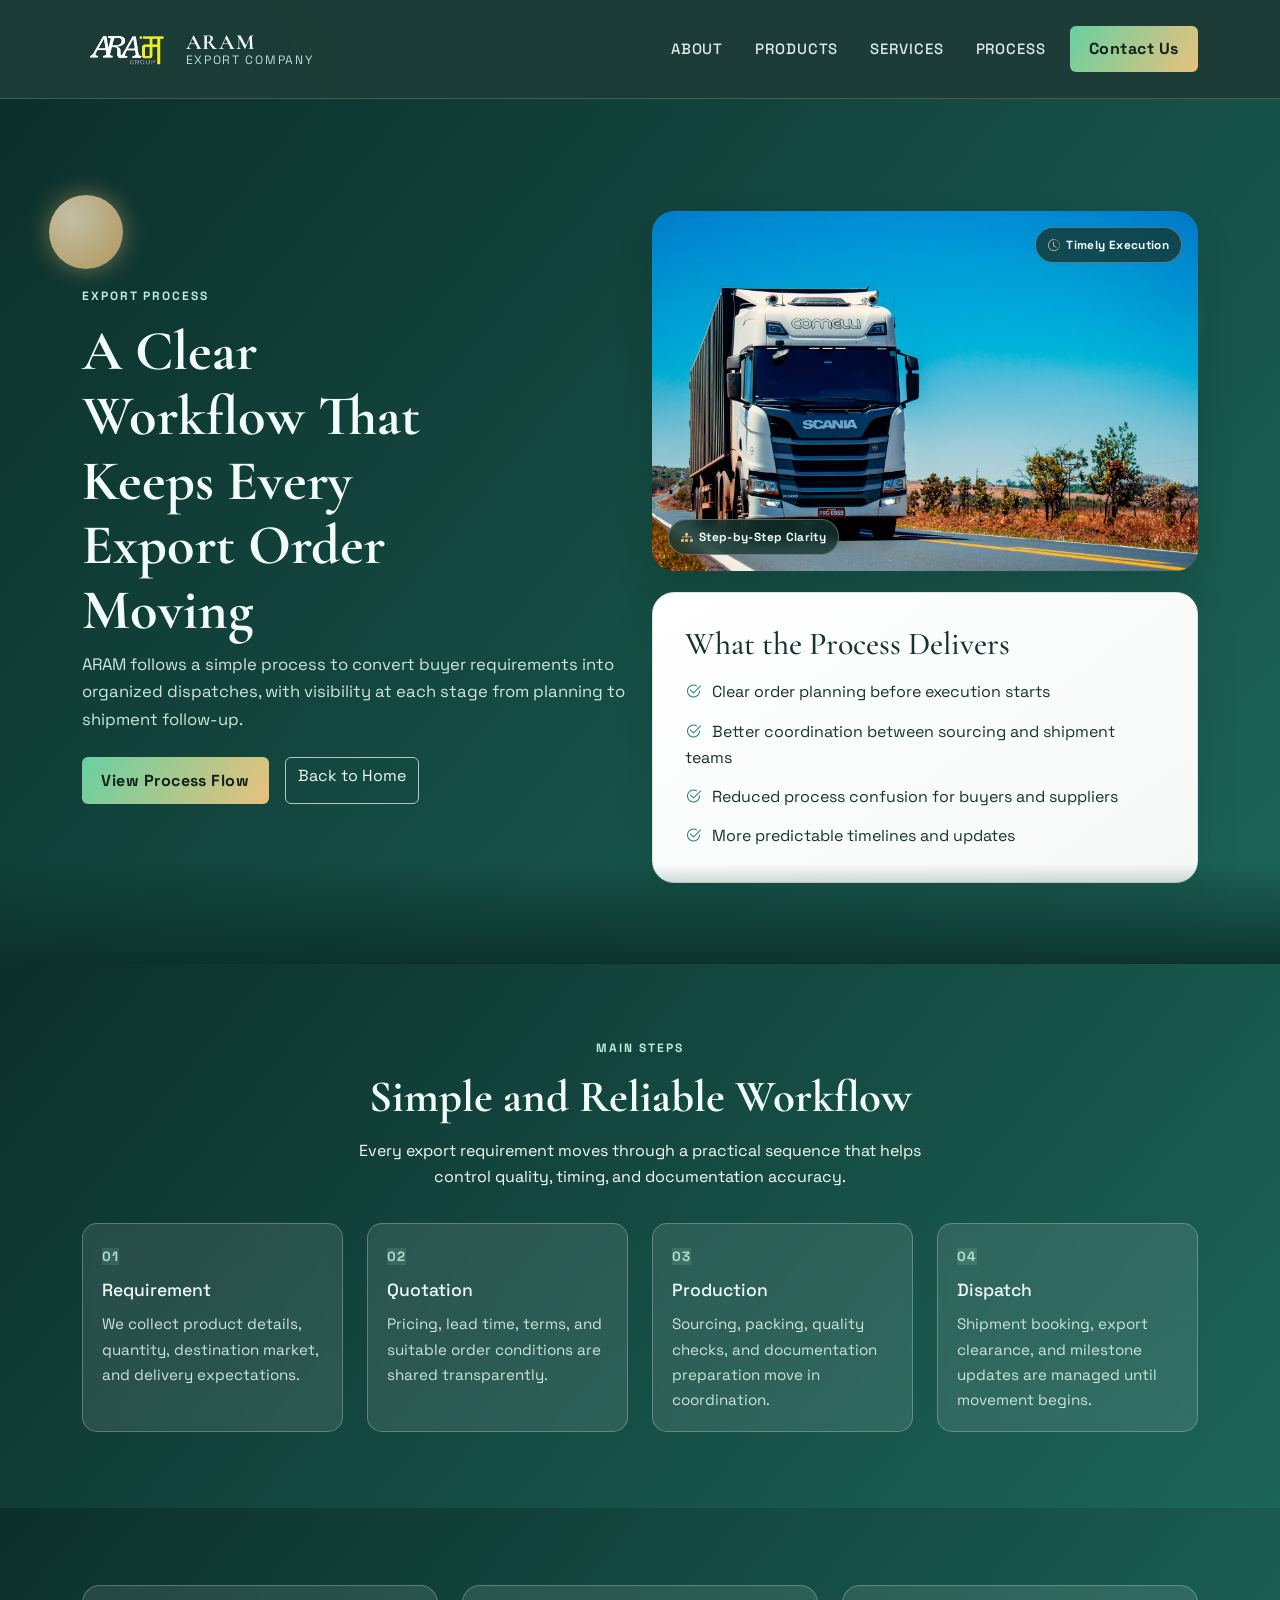
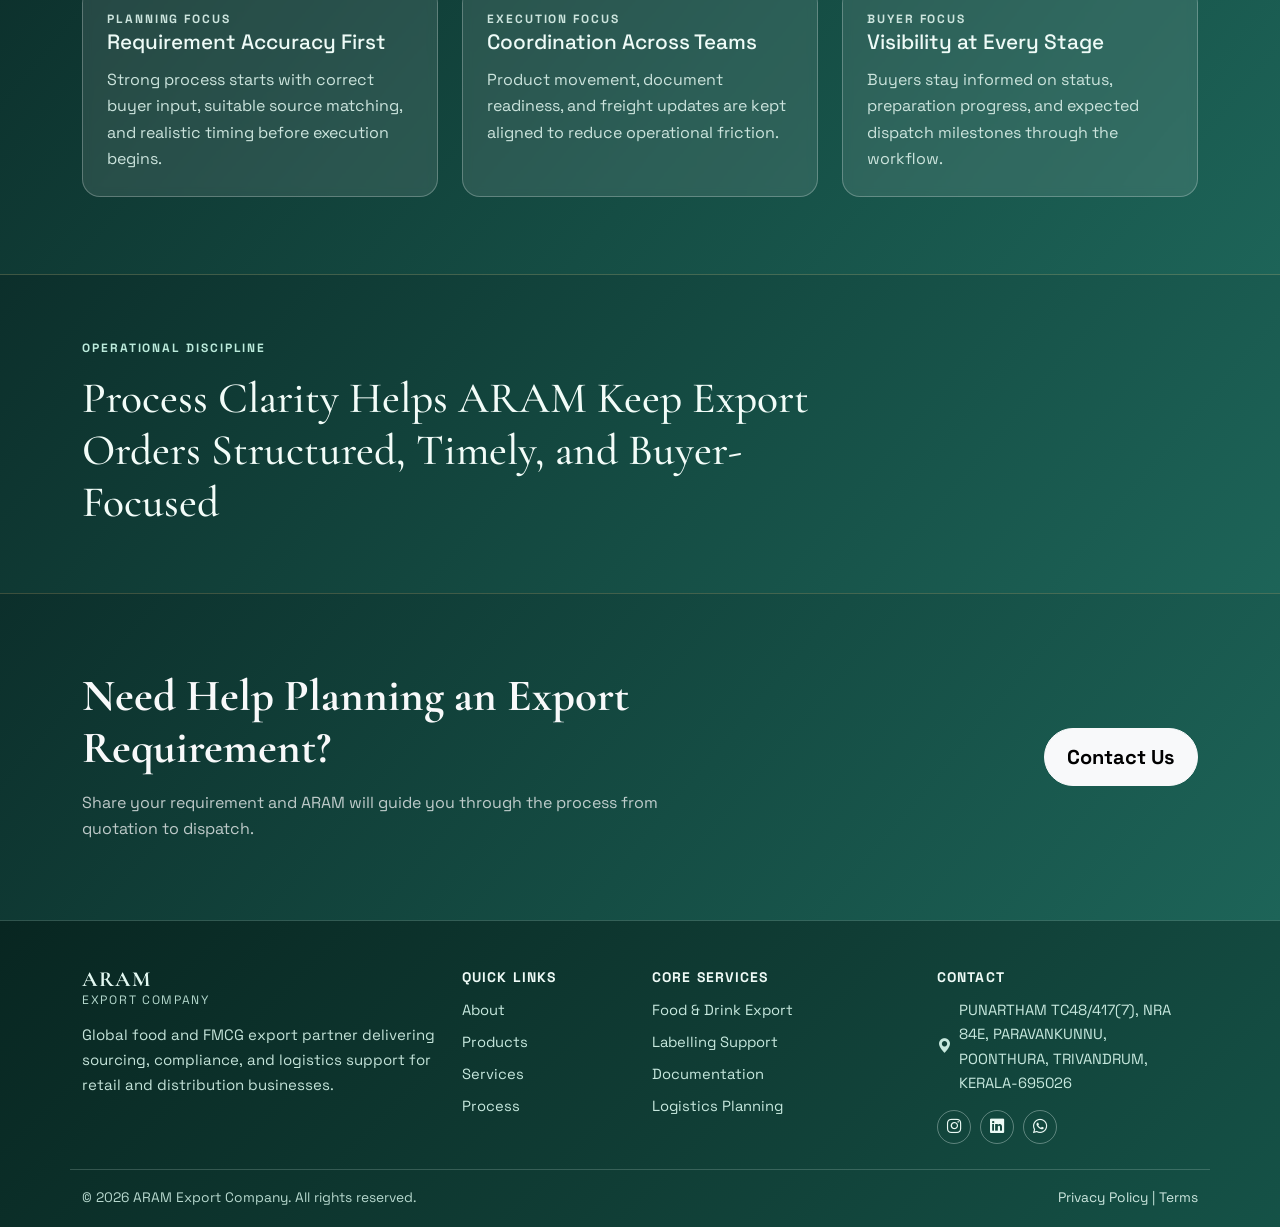
==== commit 1012aee4: "LOGO ADDED logo added  and adress gull capitaletter" ====
--- a/process.html
+++ b/process.html
@@ -30,8 +30,11 @@
         <nav class="navbar navbar-expand-lg">
             <div class="container py-2">
                 <a class="navbar-brand brand" href="index.html#home">
-                    <span class="brand-mark">ARAM</span>
-                    <span class="brand-sub">Export Company</span>
+                    <img src="image/2.png" alt="ARAM Group" class="brand-logo">
+                    <span class="brand-text">
+                        <span class="brand-mark">ARAM</span>
+                        <span class="brand-sub">Export Company</span>
+                    </span>
                 </a>
                 <button class="navbar-toggler" type="button" data-bs-toggle="collapse" data-bs-target="#mainNav" aria-controls="mainNav" aria-expanded="false" aria-label="Toggle navigation">
                     <span class="bi bi-list"></span>
@@ -244,7 +247,7 @@
                 <div class="col-lg-3">
                     <h3 class="footer-title">Contact</h3>
                     <ul class="footer-contact">
-                        <li><i class="bi bi-geo-alt-fill"></i> PUNARTHAM TC48/417(7), NRA 84E, PARAVANKUNNU, Poonthura, Thiruvananthapuram, Kerala-695026</li>
+                        <li><i class="bi bi-geo-alt-fill"></i> PUNARTHAM TC48/417(7), NRA 84E, PARAVANKUNNU, POONTHURA, TRIVANDRUM, KERALA-695026</li>
                     </ul>
                     <div class="footer-socials">
                         <a href="#" aria-label="Instagram"><i class="bi bi-instagram"></i></a>
--- a/css/style.css
+++ b/css/style.css
@@ -73,8 +73,24 @@
 
 .brand {
 	display: flex;
+	flex-direction: row;
+	align-items: center;
+	gap: 0.65rem;
+	text-decoration: none;
+}
+
+.brand-logo {
+	height: 56px;
+	width: auto;
+	max-width: 220px;
+	object-fit: contain;
+	display: block;
+}
+
+.brand-text {
+	display: flex;
 	flex-direction: column;
-	text-decoration: none;
+	line-height: 1;
 }
 
 .brand-mark {
@@ -246,7 +262,7 @@
 	margin: 0 0 1.1rem;
 	border-radius: 22px;
 	overflow: hidden;
-	border: 1px solid rgba(232, 193, 124, 0.24);
+	border: none;
 	box-shadow: 0 24px 40px rgba(0, 0, 0, 0.28);
 	position: relative;
 }
@@ -321,6 +337,11 @@
 	transition: transform 0.8s ease;
 }
 
+.hero-image-wrap .hero-main-image {
+	object-fit: fill;
+	object-position: center;
+}
+
 .hero-image-wrap:hover img {
 	transform: scale(1.08);
 }
@@ -1186,7 +1207,7 @@
 
 .hero-image-wrap {
 	box-shadow: 0 20px 36px rgba(9, 31, 27, 0.18);
-	border-color: #dceae4;
+	border: none;
 }
 
 .hero-badge {
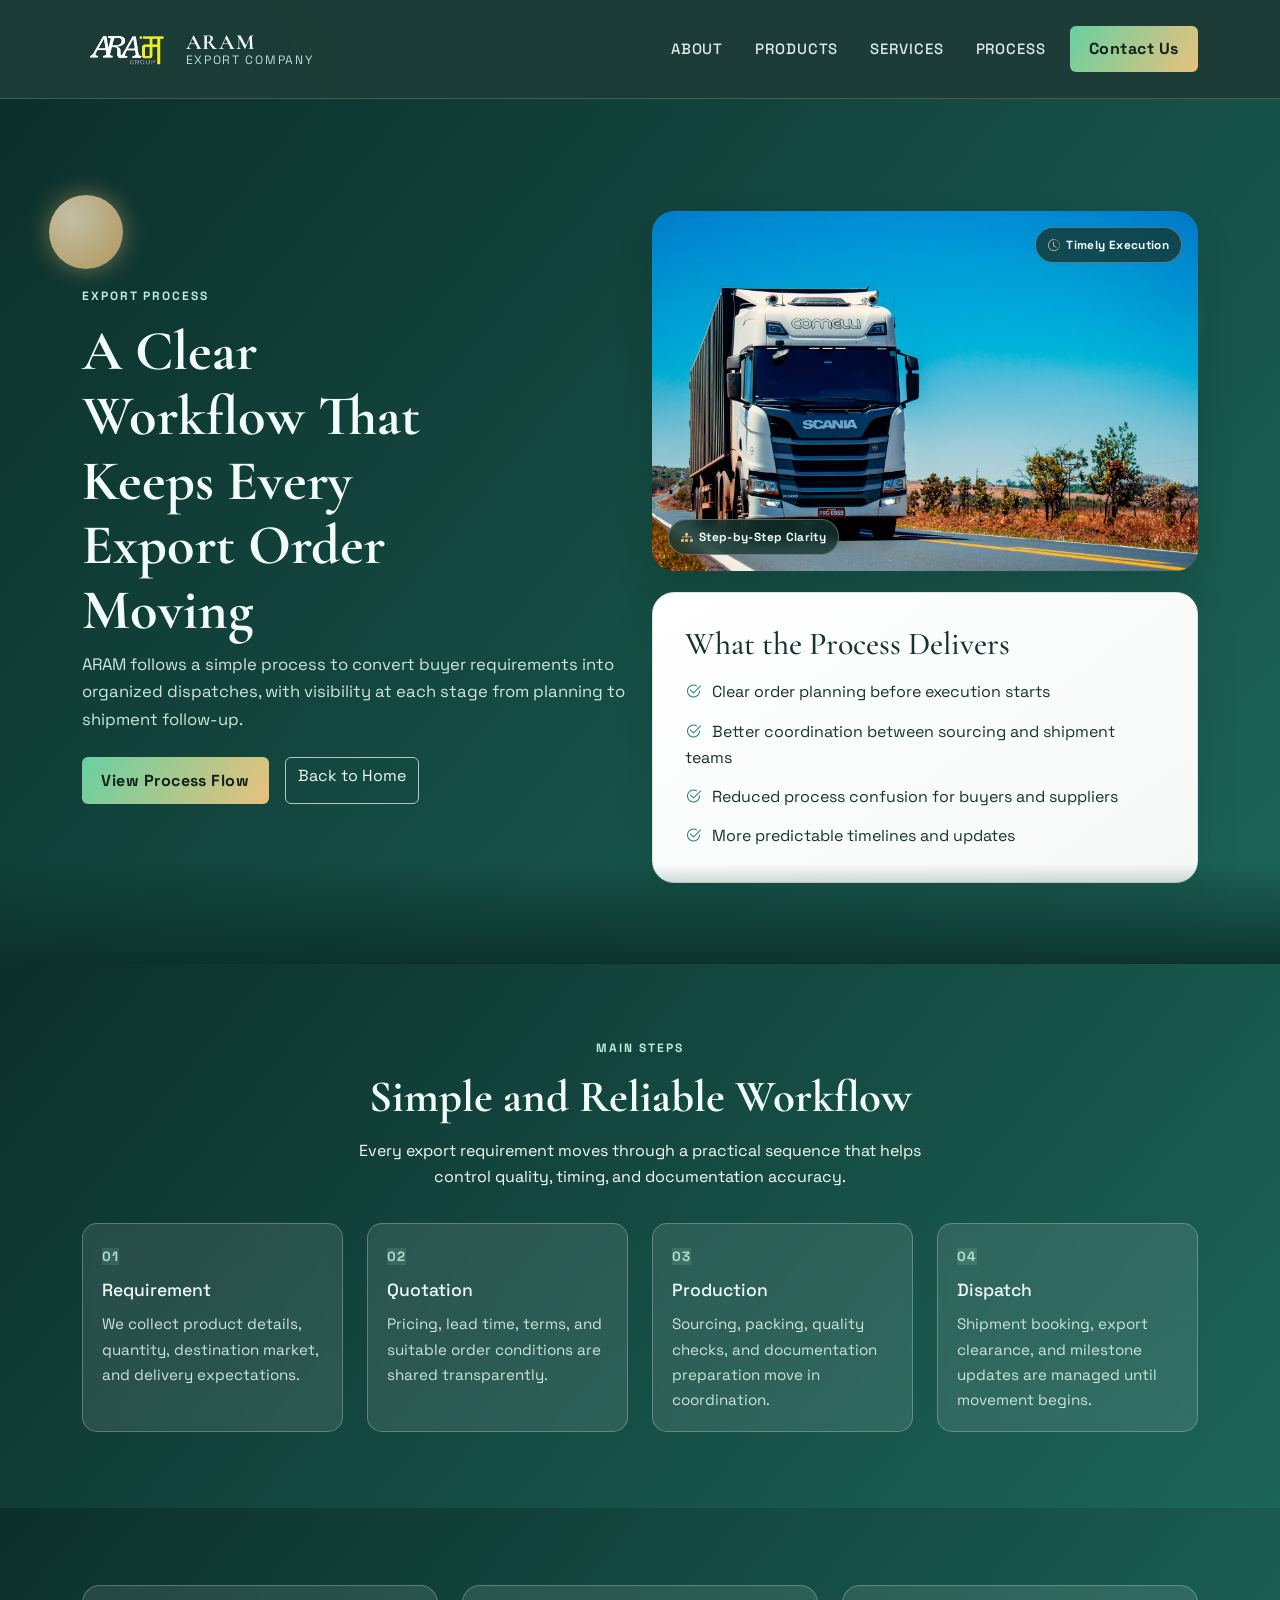
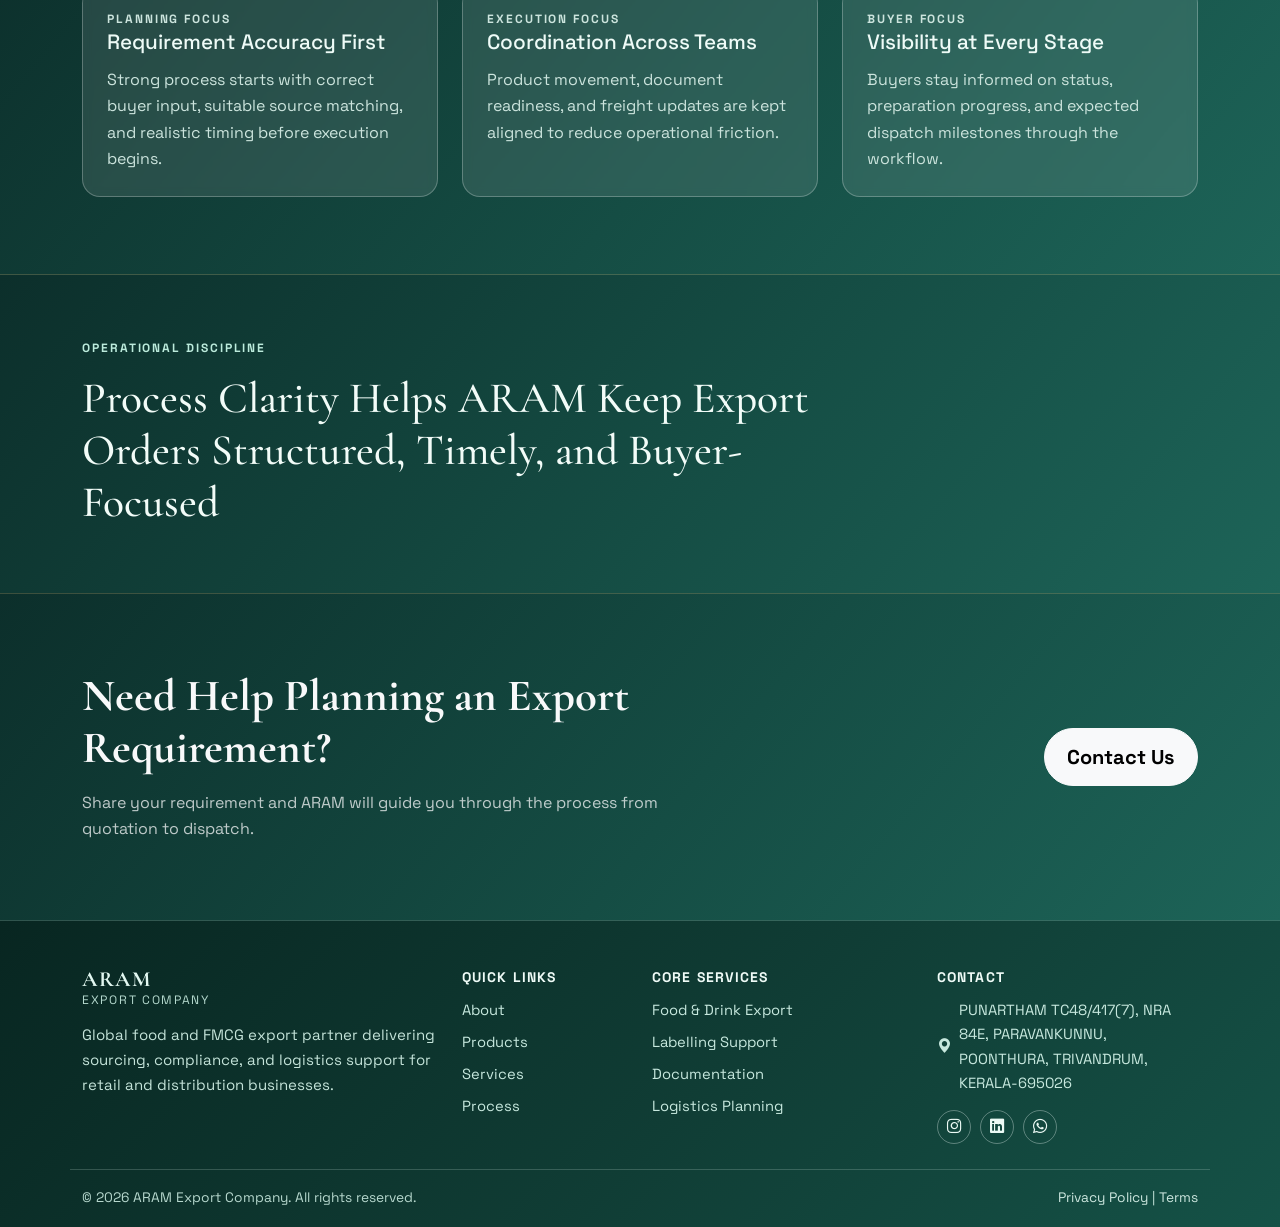
==== commit 222592ff: "ready to deploying ready to depolying" ====
--- a/process.html
+++ b/process.html
@@ -8,14 +8,21 @@
     <meta name="author" content="ARAM Export Company">
     <meta name="robots" content="index, follow">
     <meta name="theme-color" content="#0f3d3e">
+    <link rel="icon" type="image/png" href="image/2.png">
+    <link rel="apple-touch-icon" href="image/2.png">
+    <link rel="canonical" href="https://aramgroupltd.com/process.html">
 
     <meta property="og:type" content="website">
     <meta property="og:title" content="ARAM | Process">
     <meta property="og:description" content="Understand ARAM's simple and reliable export workflow from inquiry to shipment dispatch.">
+    <meta property="og:url" content="https://aramgroupltd.com/process.html">
+    <meta property="og:image" content="https://aramgroupltd.com/image/hero-logistics.jpg">
+    <meta property="og:image:alt" content="ARAM export process and supply chain workflow">
 
     <meta name="twitter:card" content="summary_large_image">
     <meta name="twitter:title" content="ARAM | Process">
     <meta name="twitter:description" content="See how ARAM manages export execution with a clear step-by-step process.">
+    <meta name="twitter:image" content="https://aramgroupltd.com/image/hero-logistics.jpg">
 
     <link rel="preconnect" href="https://fonts.googleapis.com">
     <link rel="preconnect" href="https://fonts.gstatic.com" crossorigin>
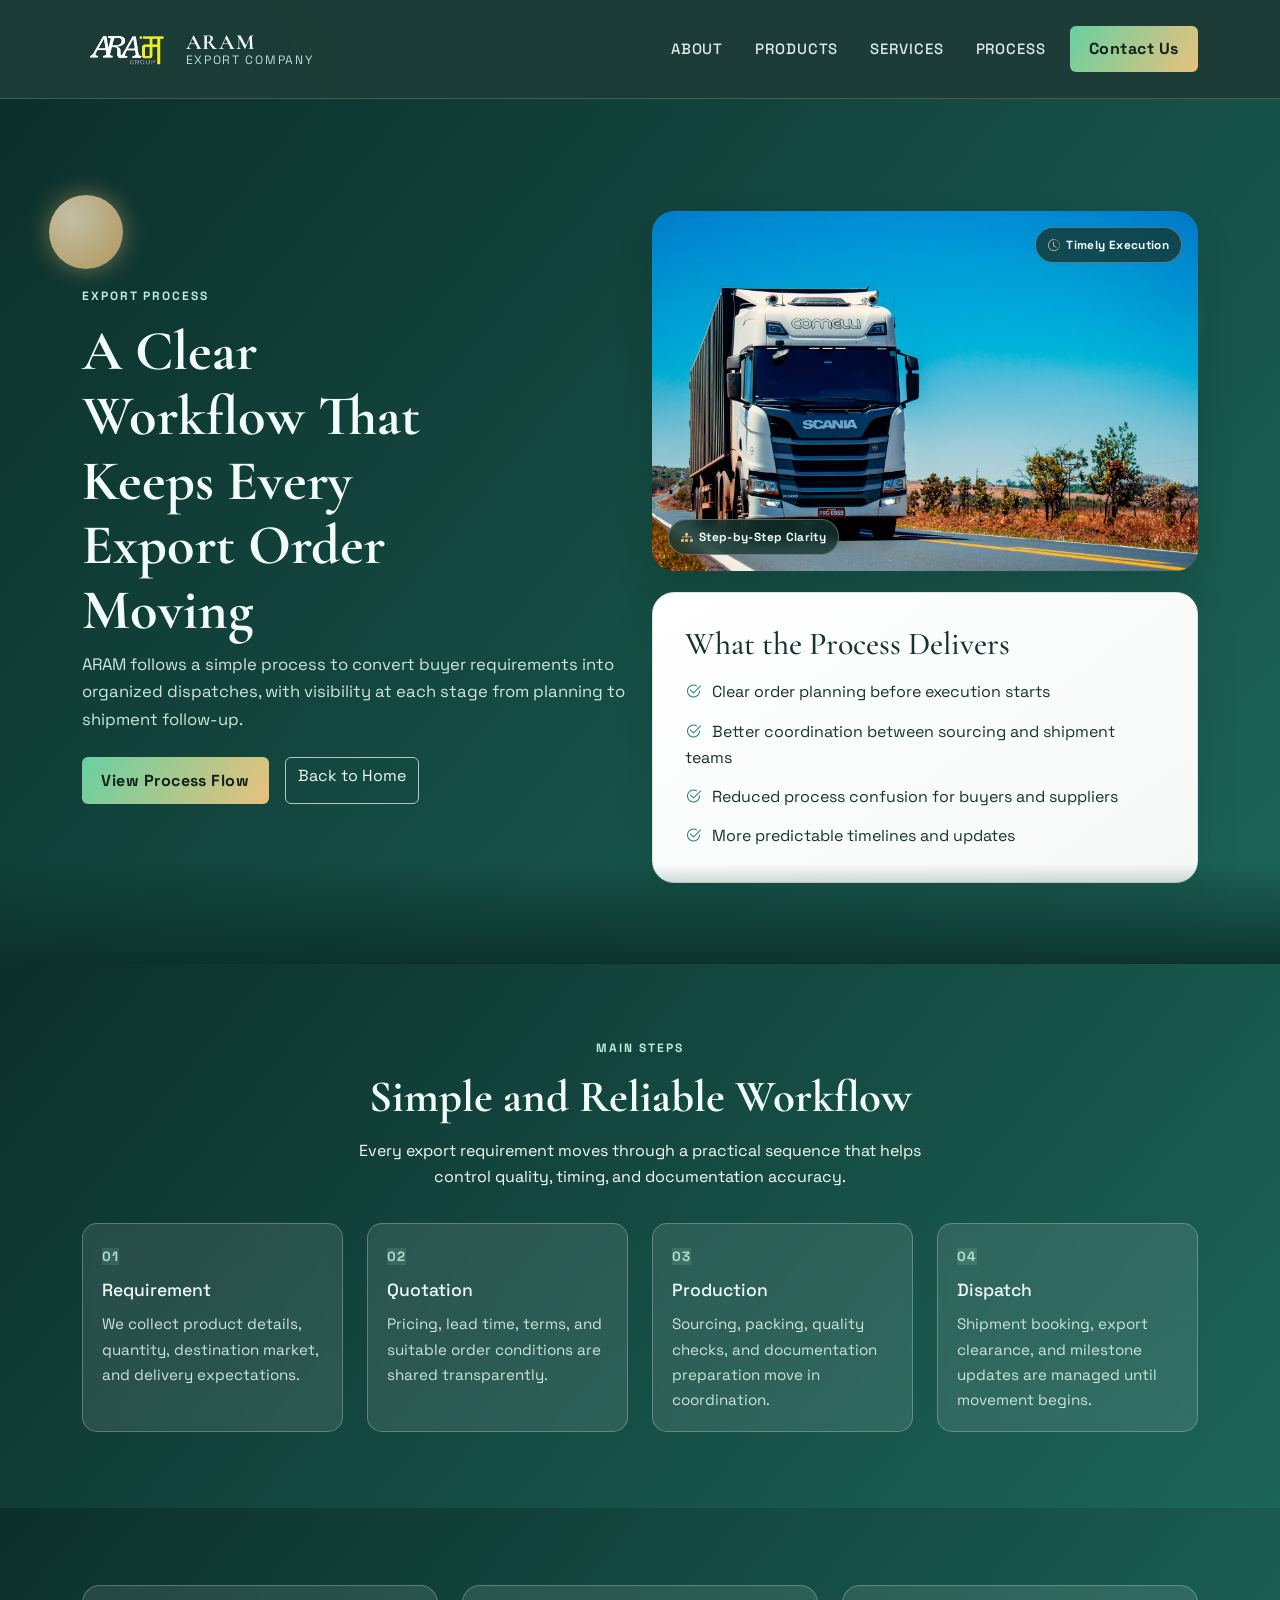
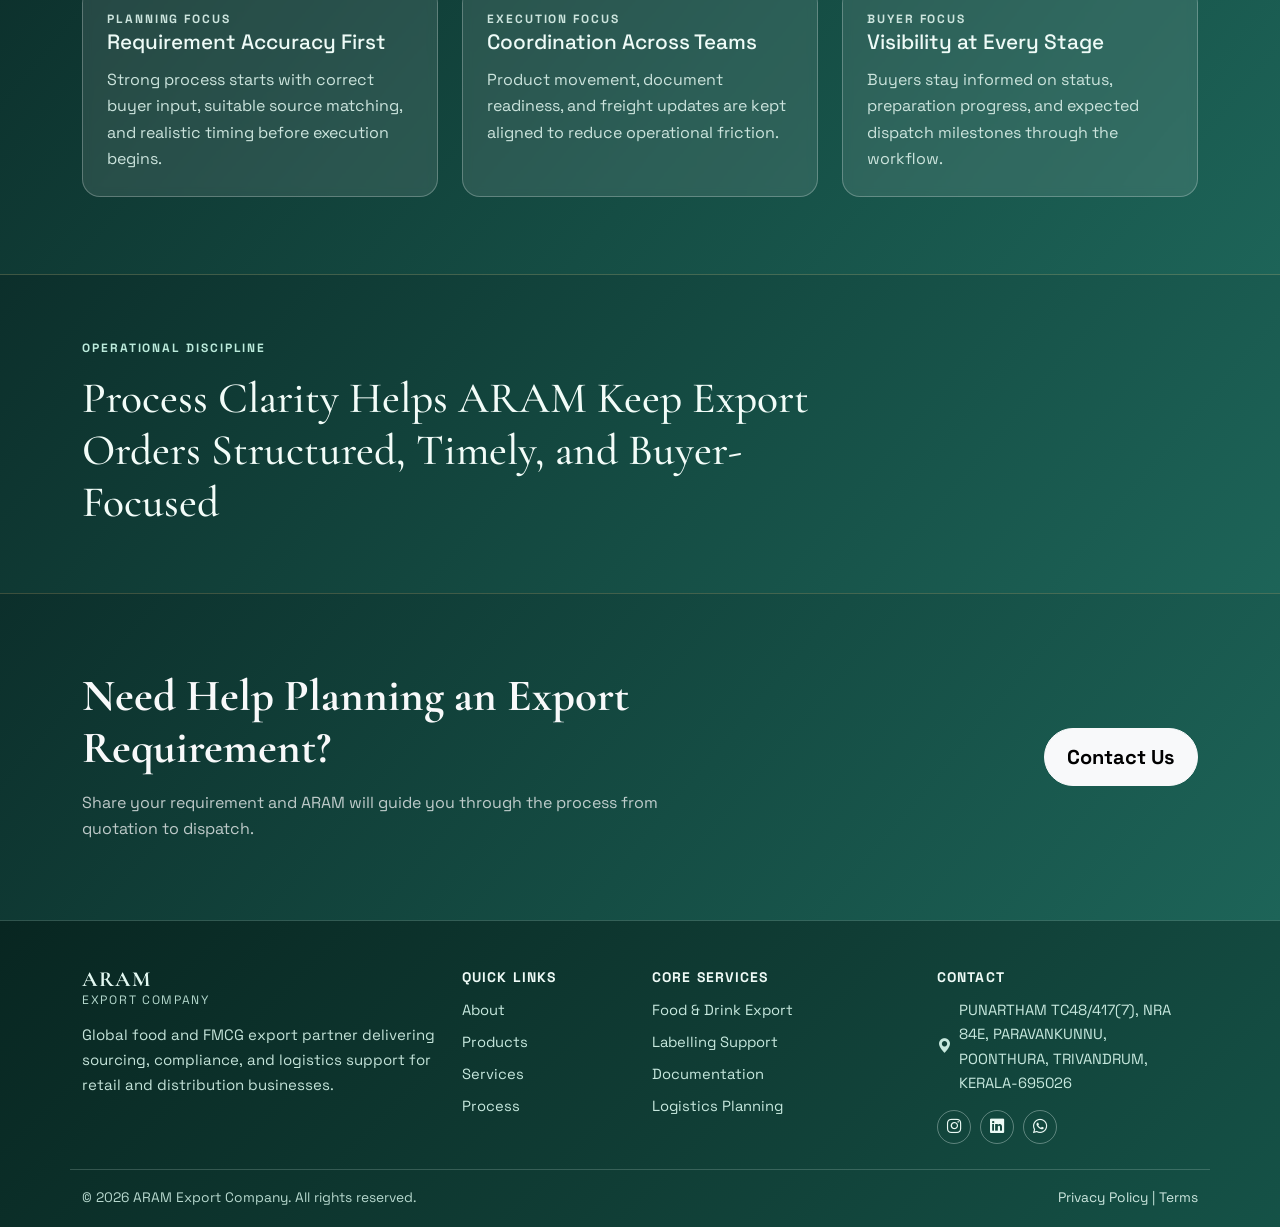
==== commit 813c719e: "captcha and back up resisting bot attack" ====
--- a/process.html
+++ b/process.html
@@ -10,19 +10,19 @@
     <meta name="theme-color" content="#0f3d3e">
     <link rel="icon" type="image/png" href="image/2.png">
     <link rel="apple-touch-icon" href="image/2.png">
-    <link rel="canonical" href="https://aramgroupltd.com/process.html">
+    <link rel="canonical" href="https://athulbaby11.github.io/aram-group/process.html">
 
     <meta property="og:type" content="website">
     <meta property="og:title" content="ARAM | Process">
     <meta property="og:description" content="Understand ARAM's simple and reliable export workflow from inquiry to shipment dispatch.">
-    <meta property="og:url" content="https://aramgroupltd.com/process.html">
-    <meta property="og:image" content="https://aramgroupltd.com/image/hero-logistics.jpg">
+    <meta property="og:url" content="https://athulbaby11.github.io/aram-group/process.html">
+    <meta property="og:image" content="https://athulbaby11.github.io/aram-group/image/hero-logistics.jpg">
     <meta property="og:image:alt" content="ARAM export process and supply chain workflow">
 
     <meta name="twitter:card" content="summary_large_image">
     <meta name="twitter:title" content="ARAM | Process">
     <meta name="twitter:description" content="See how ARAM manages export execution with a clear step-by-step process.">
-    <meta name="twitter:image" content="https://aramgroupltd.com/image/hero-logistics.jpg">
+    <meta name="twitter:image" content="https://athulbaby11.github.io/aram-group/image/hero-logistics.jpg">
 
     <link rel="preconnect" href="https://fonts.googleapis.com">
     <link rel="preconnect" href="https://fonts.gstatic.com" crossorigin>
@@ -217,6 +217,12 @@
                     <small id="notesWordCount" class="word-limit">0/50 words</small>
                     <small class="word-limit">Max 50 words</small>
                 </div>
+                <div class="mb-3">
+                    <label class="form-label" for="drawerCaptcha">Captcha</label>
+                    <small id="drawerCaptchaQuestion" class="word-limit d-block mb-2">Security check:</small>
+                    <input id="drawerCaptcha" name="captchaAnswer" type="text" class="form-control" placeholder="Enter answer" required>
+                </div>
+                <input id="drawerWebsite" name="website" type="text" class="d-none" tabindex="-1" autocomplete="off" aria-hidden="true">
                 <p id="drawerFormMsg" class="drawer-form-msg" role="status" aria-live="polite"></p>
                 <button type="submit" class="btn btn-brand w-100">Submit</button>
             </form>
